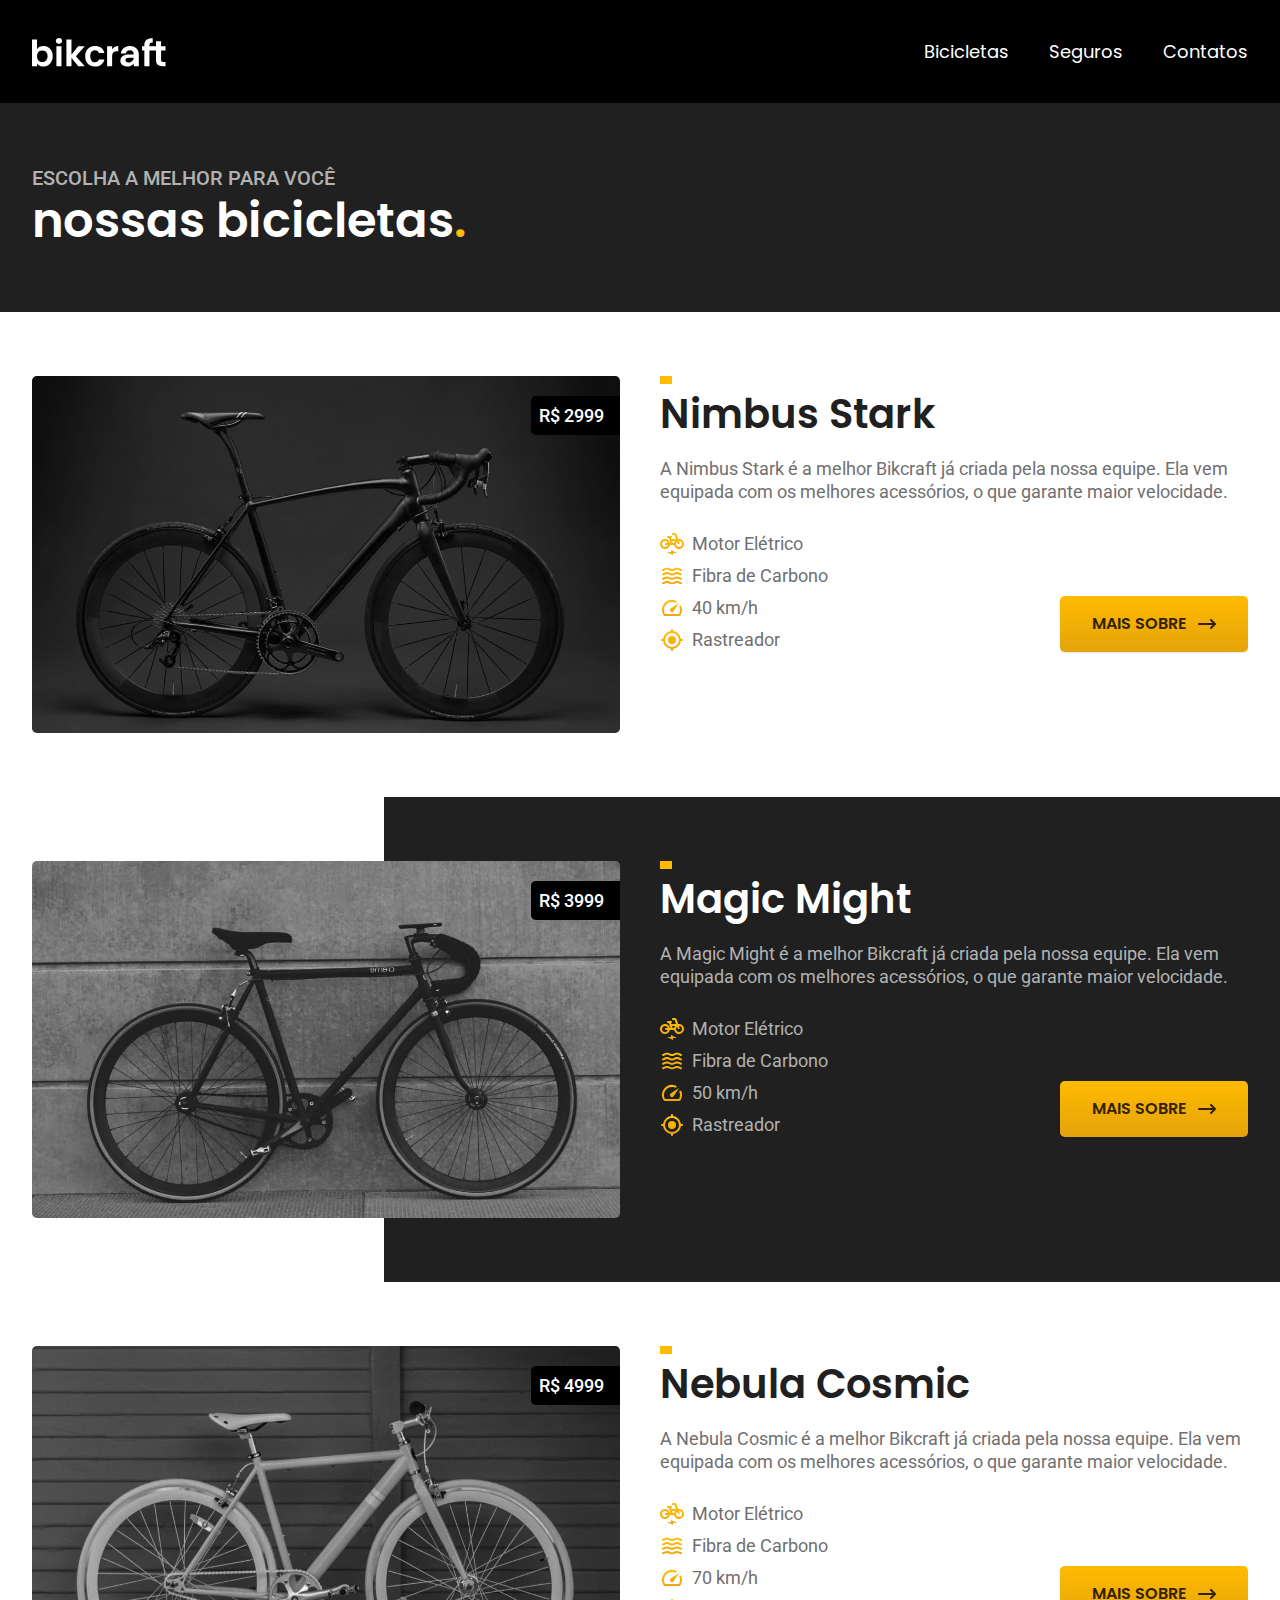
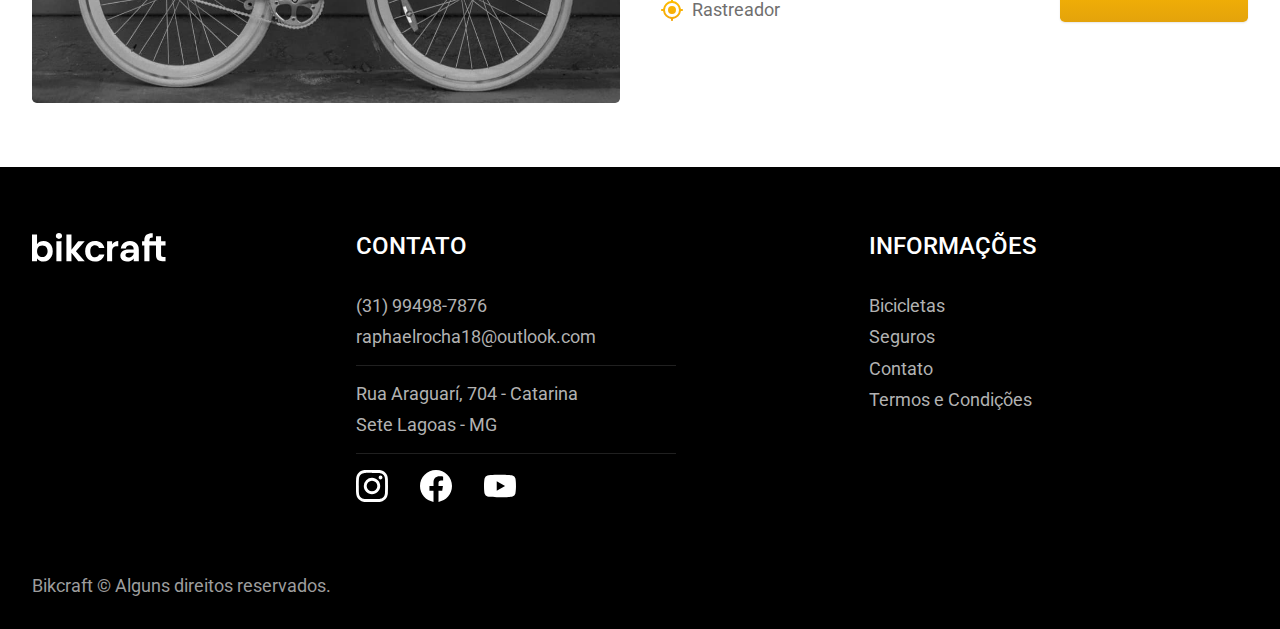
==== bicicletas.html @ 7fea917d "start" ====
<!DOCTYPE html>

<html lang="pt-br">

<head>
    <meta charset="UTF-8">
    <meta name="viewport" content="width=device-width, initial-scale=1.0">

    <title>Bicicletas | Bikcraft</title>
    <meta name="description" content="Bicicletas elétricas de alta precisão e qualidade,  feitas sob medida para o cliente. Explore o mundo na sua velocidade com a Bikcraft.">

    <link rel="stylesheet" href="./style.css">

    <link rel="preconnect" href="https://fonts.googleapis.com">
    <link rel="preconnect" href="https://fonts.gstatic.com" crossorigin>
    <link href="https://fonts.googleapis.com/css2?family=Merriweather:ital,wght@1,900&family=Poppins:wght@400;600&family=Roboto:wght@400;500&display=swap" rel="stylesheet">
</head>

<body id="bicicletas">
    <header class="header-bg">
        <div class="header container">
            <a href="./"><img src="./img/bikcraft.svg" alt="Logotipo Bikcraft"></a>
            <nav aria-label="primaria">
                <ul class="menu">
                    <li><a class="botao-menu" href="./bicicletas.html">Bicicletas</a></li>
                    <li><a class="botao-menu" href="./seguros.html">Seguros</a></li>
                    <li><a class="botao-menu" href="./contatos.html">Contatos</a></li>
                </ul>
            </nav>
        </div>
    </header>

    <main>
        <div class="titulo-bg">
            <div class="titulo container">
                <p class="roboto-24b c40">ESCOLHA A MELHOR PARA VOCÊ</p>
                <h1 class="poppins-64b c00">nossas bicicletas<span class="p1">.</span></h1>
            </div>
        </div>

        <div class="bicicletas-bg">
            <div class="bicicletas container">
                <div class="bicicletas-imagem">
                    <img src="./img/bicicletas/nimbus.jpg" alt="Bicicleta Preta">
                    <span class="roboto-18b c00">R$ 2999</span>
                </div>
                <div class="bicicletas-conteudo">
                    <h2 class="poppins-40b c99">Nimbus Stark</h2>
                    <p class="roboto-18 c70">A Nimbus Stark é a melhor Bikcraft já criada pela nossa equipe. Ela vem equipada com os melhores acessórios, o que garante maior velocidade.</p>
                    <ul class="roboto-18 c70">
                        <li>
                            <img src="./img/icones/eletrica.svg" alt="">
                            <span>Motor Elétrico</span>
                        </li>
                        <li>
                            <img src="./img/icones/carbono.svg" alt="">
                            <span>Fibra de Carbono</span>
                        </li>
                        <li>
                            <img src="./img/icones/velocidade.svg" alt="">
                            <span>40 km/h</span>
                        </li>
                        <li>
                            <img src="./img/icones/rastreador.svg" alt="">
                            <span>Rastreador</span>
                        </li>
                    </ul>
                    <a class="botao-1 seta" href="./bicicletas/nimbus.html">Mais sobre</a>
                </div>
            </div>
        </div>

        <div class="bicicletas-bg">
            <div class="bicicletas container">
                <div class="bicicletas-imagem">
                    <img src="./img/bicicletas/magic.jpg" alt="Bicicleta Preta">
                    <span class="roboto-18b c00">R$ 3999</span>
                </div>
                <div class="bicicletas-conteudo">
                    <h2 class="poppins-40b c00">Magic Might</h2>
                    <p class="roboto-18 c40">A Magic Might é a melhor Bikcraft já criada pela nossa equipe. Ela vem equipada com os melhores acessórios, o que garante maior velocidade.</p>
                    <ul class="roboto-18 c40">
                        <li>
                            <img src="./img/icones/eletrica.svg" alt="">
                            <span>Motor Elétrico</span>
                        </li>
                        <li>
                            <img src="./img/icones/carbono.svg" alt="">
                            <span>Fibra de Carbono</span>
                        </li>
                        <li>
                            <img src="./img/icones/velocidade.svg" alt="">
                            <span>50 km/h</span>
                        </li>
                        <li>
                            <img src="./img/icones/rastreador.svg" alt="">
                            <span>Rastreador</span>
                        </li>
                    </ul>
                    <a class="botao-1 seta" href="./bicicletas/magic.html">Mais sobre</a>
                </div>
            </div>
        </div>

        <div class="bicicletas-bg">
            <div class="bicicletas container">
                <div class="bicicletas-imagem">
                    <img src="./img/bicicletas/nebula.jpg" alt="Bicicleta Preta">
                    <span class="roboto-18b c00">R$ 4999</span>
                </div>
                <div class="bicicletas-conteudo">
                    <h2 class="poppins-40b c99">Nebula Cosmic</h2>
                    <p class="roboto-18 c70">A Nebula Cosmic é a melhor Bikcraft já criada pela nossa equipe. Ela vem equipada com os melhores acessórios, o que garante maior velocidade.</p>
                    <ul class="roboto-18 c70">
                        <li>
                            <img src="./img/icones/eletrica.svg" alt="">
                            <span>Motor Elétrico</span>
                        </li>
                        <li>
                            <img src="./img/icones/carbono.svg" alt="">
                            <span>Fibra de Carbono</span>
                        </li>
                        <li>
                            <img src="./img/icones/velocidade.svg" alt="">
                            <span>70 km/h</span>
                        </li>
                        <li>
                            <img src="./img/icones/rastreador.svg" alt="">
                            <span>Rastreador</span>
                        </li>
                    </ul>
                    <a class="botao-1 seta" href="./bicicletas/nebula.html">Mais sobre</a>
                </div>
            </div>
        </div>
    </main>

    <footer class="footer-bg">
        <div class="footer container">
            <img src="./img/bikcraft.svg" alt="Logotipo Bikcraft">
            <div class="footer-contato">
                <h3 class="roboto-24b c00">Contato</h3>
                <ul class="roboto-18 c40">
                    <li><a href="tel:+5531994987876">(31) 99498-7876</a></li>
                    <li><a href="mailto:raphaelrocha18@outlook.com">raphaelrocha18@outlook.com</a></li>
                    <li>Rua Araguarí, 704 - Catarina</li>
                    <li>Sete Lagoas - MG</li>
                </ul>
                <div class="footer-redes">
                    <a href="https://www.instagram.com">
                        <img src="./img/redes/instagram.svg" alt="">
                    </a>
                    <a href="https://www.facebook.com">
                        <img src="./img/redes/facebook.svg" alt="">
                    </a>
                    <a href="https://www.youtube.com">
                        <img src="./img/redes/youtube.svg" alt="">
                    </a>
                </div>
            </div>
            <div class="footer-informacoes">
                <h3 class="roboto-24b c00">Informações</h3>
                <ul class="roboto-18 c40">
                    <li><a href="./bicicletas.html">Bicicletas</a></li>
                    <li><a href="./seguros.html">Seguros</a></li>
                    <li><a href="">Contato</a></li>
                    <li><a href="./termos.html">Termos e Condições</a></li>
                </ul>
            </div>
            <span class="roboto-18 c50">Bikcraft © Alguns direitos reservados.</span>
        </div>
    </footer>
---- style.css ----
/* GLOBAL */
@import "./global/global.css";
@import "./global/header.css";
@import "./global/footer.css";

/* COMPONENTES */
@import "./componentes/tipografia.css";
@import "./componentes/cores.css";
@import "./componentes/botao.css";
@import "./componentes/extras.css";

/* HOME */
@import "./home/introducao.css";
@import "./bicicletas/bicicletas-home.css";
@import "./home/tecnologia.css";
@import "./home/parceiros.css";
@import "./home/depoimento.css";
@import "./seguros/seguros-home.css";

/* BICICLETAS */
@import "./bicicletas/bicicletas.css";
@import "./bicicletas/bicicleta-item.css";

/* SEGUROS */
@import "./seguros/seguros.css";

/* CONTATO */
@import "./contatos/contatos.css";

/* ORÇAMENTO */
@import "./orcamento/orcamento.css";

/* TERMOS */
@import "./termos/termos.css";
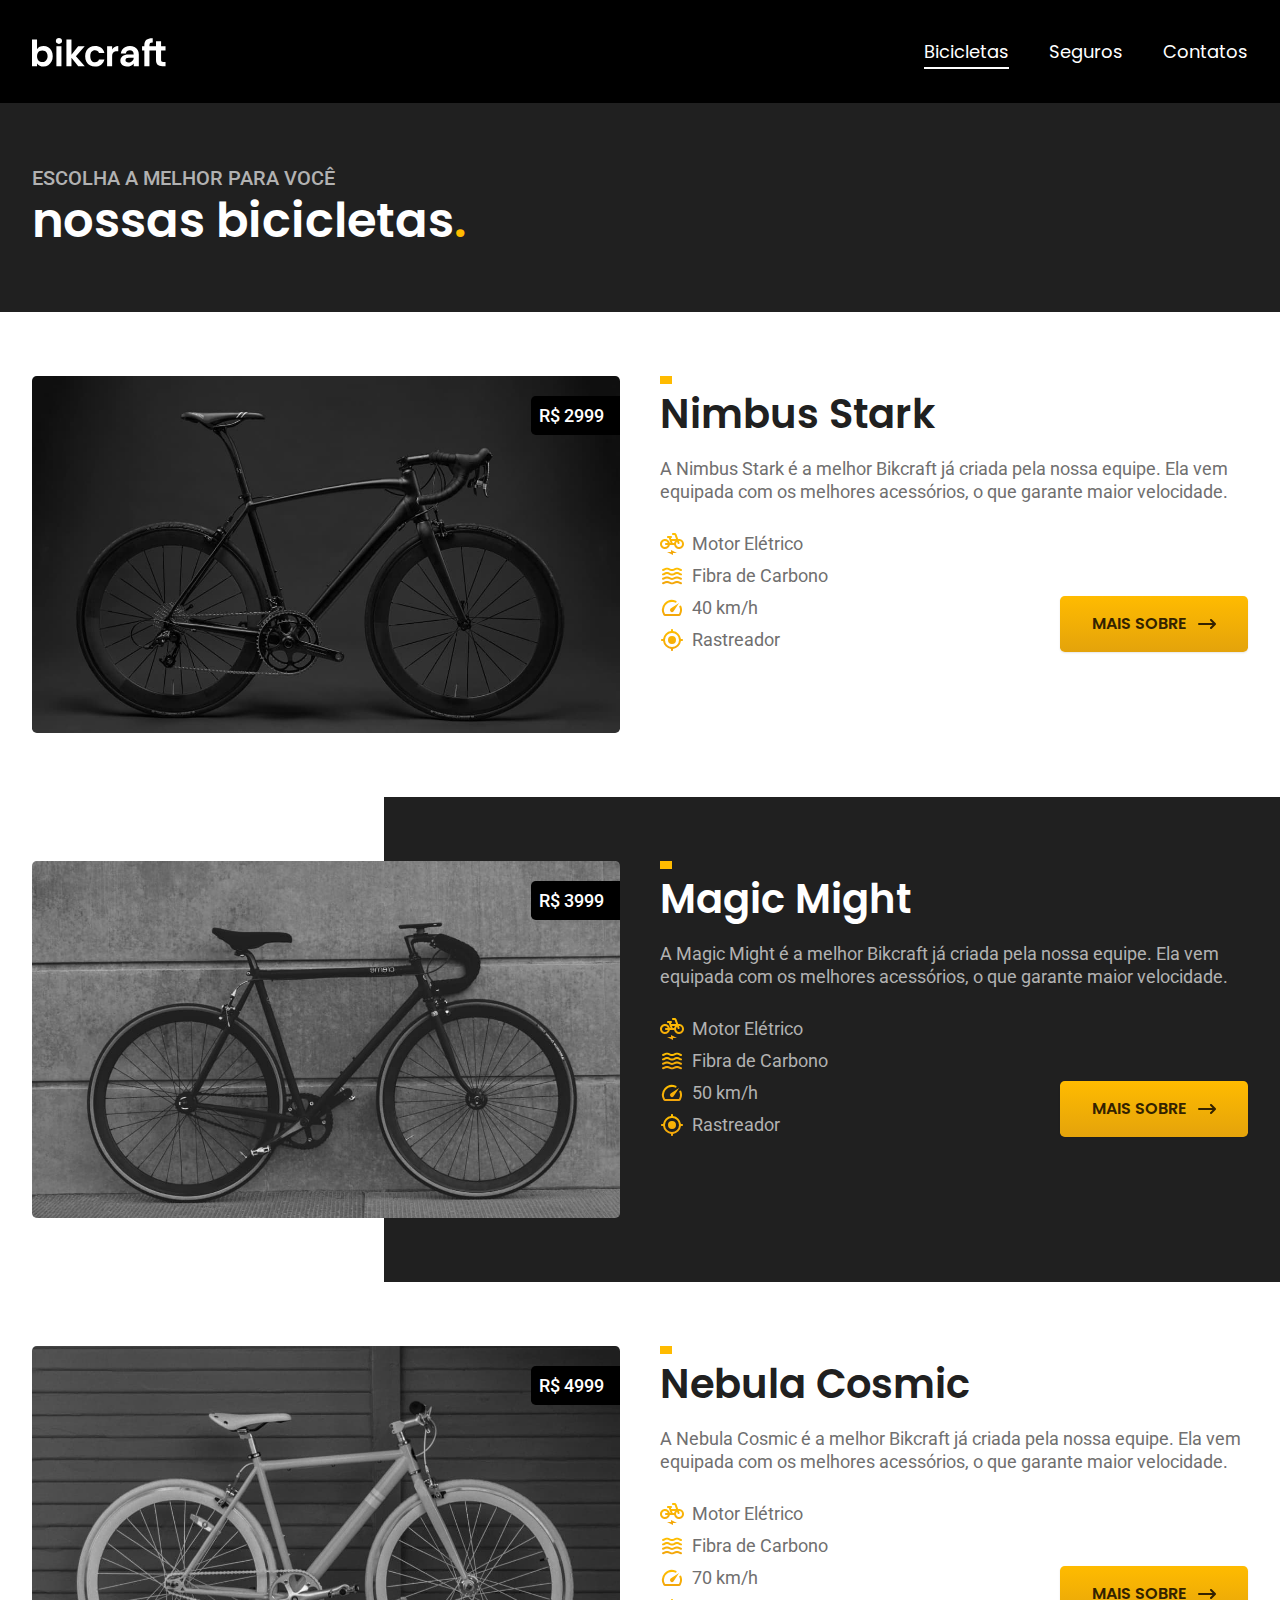
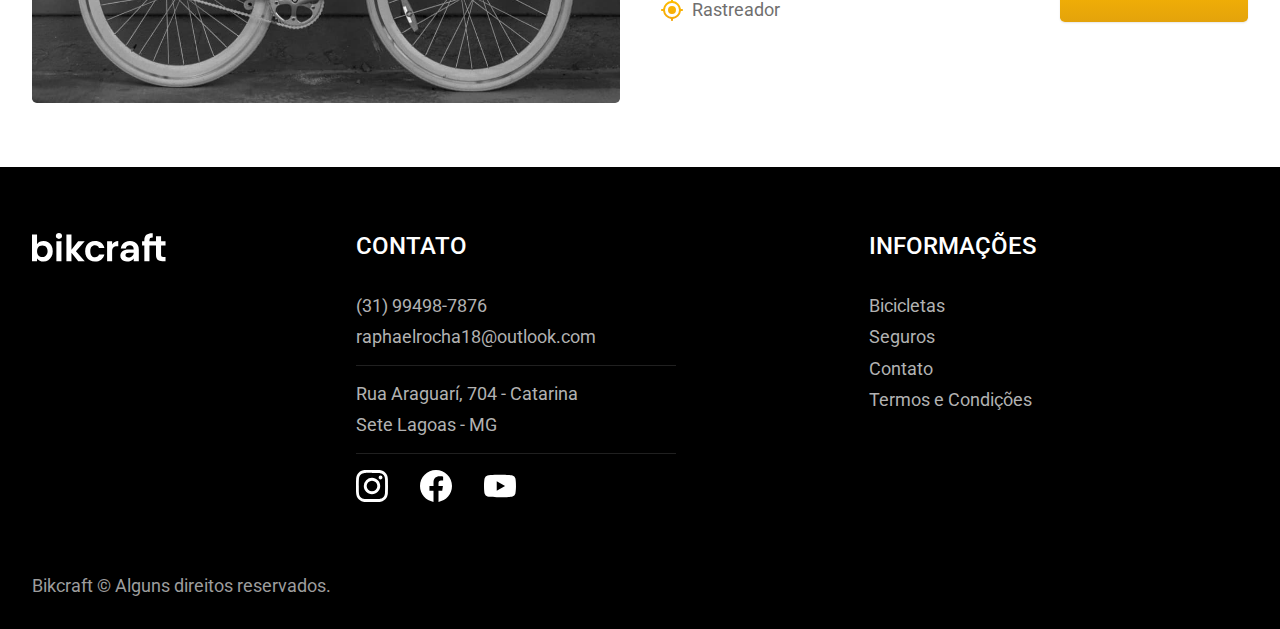
==== commit 052bc84c: "site-final" ====
--- a/bicicletas.html
+++ b/bicicletas.html
@@ -169,4 +169,8 @@
             </div>
             <span class="roboto-18 c50">Bikcraft © Alguns direitos reservados.</span>
         </div>
-    </footer>+    </footer>
+    <script src="/js/script.js"></script>
+</body>
+
+</html>--- a/style.css
+++ b/style.css
@@ -8,6 +8,7 @@
 @import "./componentes/cores.css";
 @import "./componentes/botao.css";
 @import "./componentes/extras.css";
+@import "./componentes/animacao.css";
 
 /* HOME */
 @import "./home/introducao.css";
